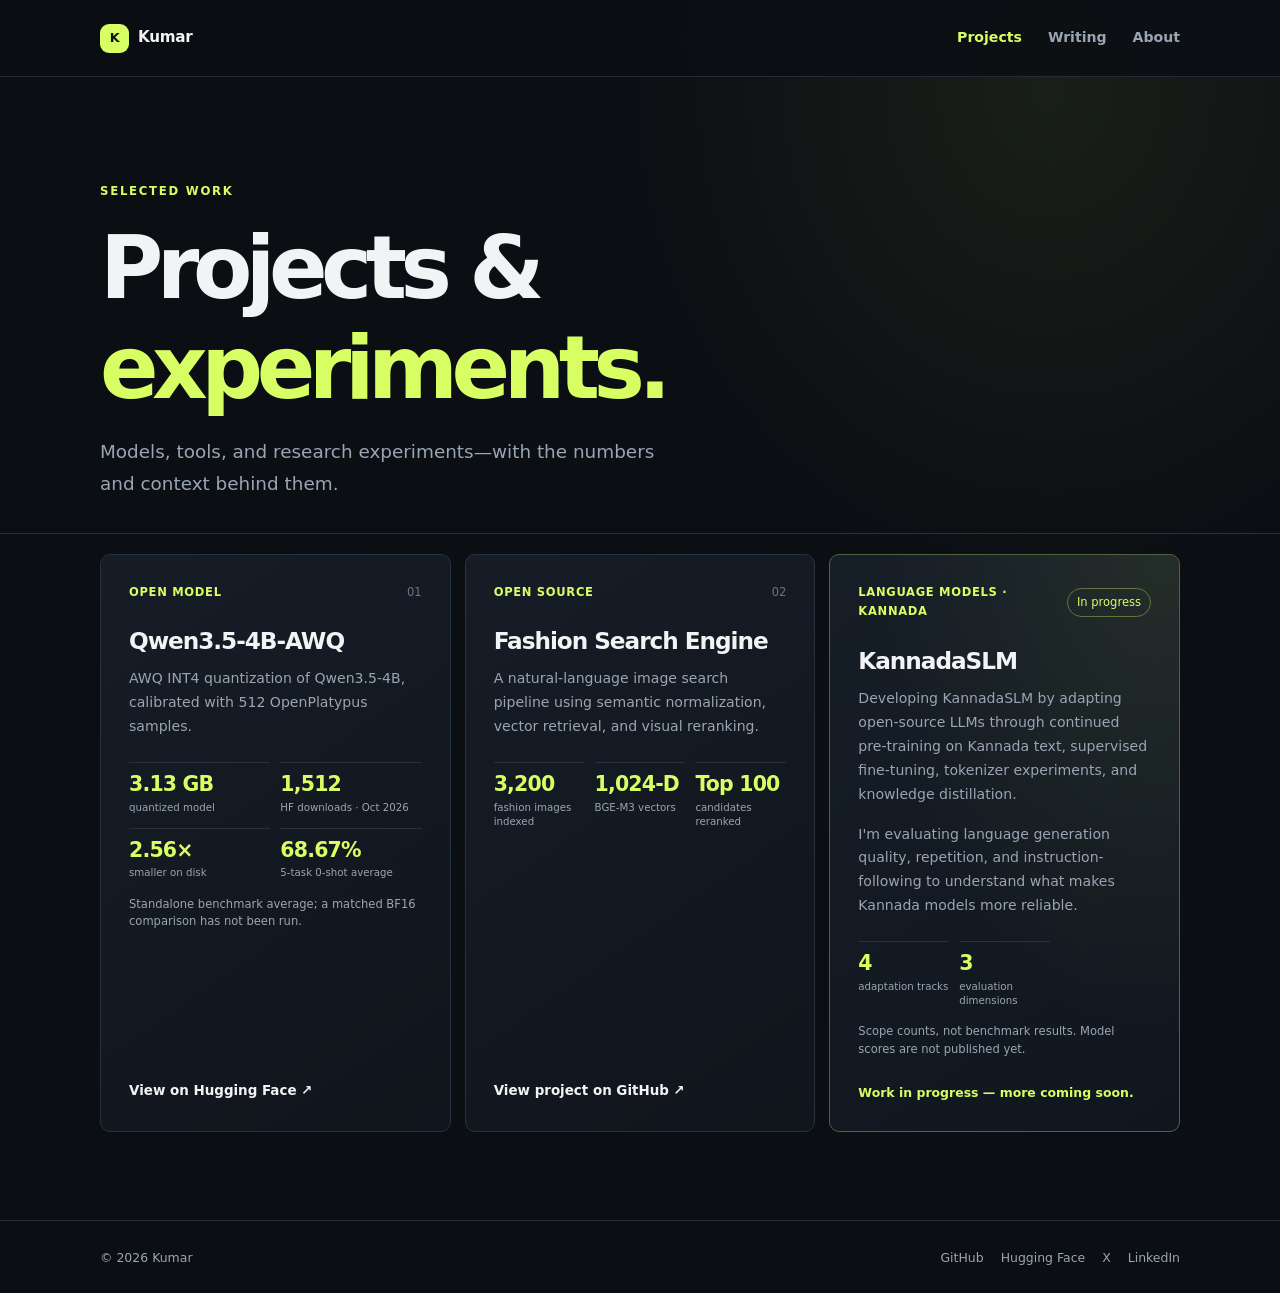
==== projects.html @ c5d8b1a0 "profile" ====
<!DOCTYPE html>
<html lang="en">
  <head>
    <meta charset="UTF-8" />
    <meta name="viewport" content="width=device-width, initial-scale=1.0" />
    <meta
      name="description"
      content="AI and open-source projects by Kumar, including Qwen3.5-4B-AWQ, Fashion Search Engine, and KannadaSLM."
    />
    <meta name="theme-color" content="#0b0e13" />
    <title>Projects — Kumar</title>
    <link rel="stylesheet" href="styles.css" />
    <script src="site.js" defer></script>
  </head>
  <body>
    <header class="site-header">
      <div class="container nav">
        <a class="brand" href="index.html">
          <span class="brand-mark" aria-hidden="true">K</span>
          <span class="brand-name">Kumar</span>
        </a>
        <nav class="nav-links" aria-label="Main navigation">
          <a href="projects.html" aria-current="page">Projects</a>
          <a href="writing.html">Writing</a>
          <a href="about.html">About</a>
        </nav>
      </div>
    </header>

    <main>
      <section class="page-hero">
        <div class="container">
          <p class="eyebrow">Selected work</p>
          <h1>Projects & <span>experiments.</span></h1>
          <p class="intro">Models, tools, and research experiments—with the numbers and context behind them.</p>
        </div>
      </section>

      <section class="projects projects-page">
        <div class="container">
          <div class="project-grid">
            <article class="project-card">
              <div class="project-topline">
                <span class="project-type">Open model</span>
                <span class="project-number">01</span>
              </div>
              <h2>Qwen3.5-4B-AWQ</h2>
              <p>AWQ INT4 quantization of Qwen3.5-4B, calibrated with 512 OpenPlatypus samples.</p>
              <dl class="project-stats project-stats-2x2">
                <div class="project-stat">
                  <dt>quantized model</dt>
                  <dd>3.13 GB</dd>
                </div>
                <div class="project-stat">
                  <dt>HF downloads · Oct 2026</dt>
                  <dd>1,512</dd>
                </div>
                <div class="project-stat">
                  <dt>smaller on disk</dt>
                  <dd>2.56×</dd>
                </div>
                <div class="project-stat">
                  <dt>5-task 0-shot average</dt>
                  <dd>68.67%</dd>
                </div>
              </dl>
              <p class="project-caveat">Standalone benchmark average; a matched BF16 comparison has not been run.</p>
              <a
                class="text-link"
                href="https://huggingface.co/kumar2235/Qwen3.5-4B-AWQ"
                target="_blank"
                rel="noopener noreferrer"
                >View on Hugging Face ↗</a
              >
            </article>

            <article class="project-card">
              <div class="project-topline">
                <span class="project-type">Open source</span>
                <span class="project-number">02</span>
              </div>
              <h2>Fashion Search Engine</h2>
              <p>
                A natural-language image search pipeline using semantic normalization, vector retrieval, and visual reranking.
              </p>
              <dl class="project-stats">
                <div class="project-stat">
                  <dt>fashion images indexed</dt>
                  <dd>3,200</dd>
                </div>
                <div class="project-stat">
                  <dt>BGE-M3 vectors</dt>
                  <dd>1,024-D</dd>
                </div>
                <div class="project-stat">
                  <dt>candidates reranked</dt>
                  <dd>Top 100</dd>
                </div>
              </dl>
              <a
                class="text-link"
                href="https://github.com/Imkumar80/Fashion_search_engine"
                target="_blank"
                rel="noopener noreferrer"
                >View project on GitHub ↗</a
              >
            </article>

            <article class="project-card project-card-featured" id="kannadaslm">
              <div class="project-topline">
                <span class="project-type">Language models · Kannada</span>
                <span class="project-status">In progress</span>
              </div>
              <h2>KannadaSLM</h2>
              <p>
                Developing KannadaSLM by adapting open-source LLMs through continued pre-training on Kannada text,
                supervised fine-tuning, tokenizer experiments, and knowledge distillation.
              </p>
              <p>
                I'm evaluating language generation quality, repetition, and instruction-following to understand what
                makes Kannada models more reliable.
              </p>
              <dl class="project-stats">
                <div class="project-stat">
                  <dt>adaptation tracks</dt>
                  <dd>4</dd>
                </div>
                <div class="project-stat">
                  <dt>evaluation dimensions</dt>
                  <dd>3</dd>
                </div>
              </dl>
              <p class="project-caveat">Scope counts, not benchmark results. Model scores are not published yet.</p>
              <span class="project-note">Work in progress — more coming soon.</span>
            </article>
          </div>
        </div>
      </section>
    </main>

    <footer class="site-footer">
      <div class="container">
        <p>© <span class="current-year"></span> Kumar</p>
        <nav class="social-links" aria-label="Social profiles">
          <a href="https://github.com/Imkumar80" target="_blank" rel="noopener noreferrer">GitHub</a>
          <a href="https://huggingface.co/kumar2235" target="_blank" rel="noopener noreferrer">Hugging Face</a>
          <a href="https://x.com/KumarShet192579" target="_blank" rel="noopener noreferrer">X</a>
          <a href="https://www.linkedin.com/in/kumar-r-shet-4712552a1/" target="_blank" rel="noopener noreferrer">LinkedIn</a>
        </nav>
      </div>
    </footer>
  </body>
</html>
---- styles.css ----
:root {
  color-scheme: dark;
  --bg: #0b0e13;
  --surface: #11161e;
  --surface-raised: #171e28;
  --text: #f1f3f5;
  --muted: #9aa5b4;
  --accent: #d7ff64;
  --accent-ink: #101407;
  --border: #28313e;
  --content-width: 1080px;
}

* {
  box-sizing: border-box;
}

html {
  scroll-behavior: smooth;
}

body {
  margin: 0;
  background:
    radial-gradient(ellipse at 82% 7%, rgba(215, 255, 100, 0.07), transparent 28rem),
    var(--bg);
  color: var(--text);
  font-family: Inter, ui-sans-serif, system-ui, -apple-system, BlinkMacSystemFont, "Segoe UI", sans-serif;
  line-height: 1.7;
}

a {
  color: inherit;
}

button,
input {
  font: inherit;
}

.container {
  width: min(var(--content-width), calc(100% - 40px));
  margin: 0 auto;
}

.site-header {
  position: sticky;
  top: 0;
  z-index: 5;
  border-bottom: 1px solid rgba(40, 49, 62, 0.85);
  background: rgba(11, 14, 19, 0.86);
  backdrop-filter: blur(16px);
}

.nav {
  display: flex;
  min-height: 76px;
  align-items: center;
  justify-content: space-between;
  gap: 24px;
}

.brand {
  display: flex;
  align-items: center;
  gap: 9px;
  color: var(--text);
  font-size: 0.95rem;
  font-weight: 750;
  letter-spacing: -0.02em;
  text-decoration: none;
  white-space: nowrap;
}

.brand-mark {
  display: inline-grid;
  width: 29px;
  height: 29px;
  place-items: center;
  border-radius: 9px;
  background: var(--accent);
  color: var(--accent-ink);
  font-size: 0.8rem;
}

.brand-name {
  white-space: nowrap;
}

.nav-links {
  display: flex;
  align-items: center;
  gap: 26px;
  flex-shrink: 0;
}

.nav-links a {
  color: var(--muted);
  font-size: 0.88rem;
  font-weight: 600;
  text-decoration: none;
}

.nav-links a:hover,
.nav-links a[aria-current="page"],
.text-link:hover {
  color: var(--accent);
}

.hero {
  padding: clamp(74px, 12vw, 144px) 0 76px;
}

.home-hero {
  display: flex;
  min-height: min(690px, calc(100vh - 76px));
  align-items: center;
}

.hero-inner {
  display: grid;
  grid-template-columns: minmax(0, 1.45fr) minmax(260px, 0.55fr);
  align-items: end;
  gap: 60px;
}

.eyebrow,
.section-kicker {
  margin: 0 0 16px;
  color: var(--accent);
  font-size: 0.73rem;
  font-weight: 750;
  letter-spacing: 0.15em;
  text-transform: uppercase;
}

h1,
h2,
h3,
p {
  margin-top: 0;
}

h1,
h2,
h3 {
  line-height: 1.16;
}

.hero h1 {
  max-width: 760px;
  margin-bottom: 22px;
  font-size: clamp(2.8rem, 7vw, 6.15rem);
  font-weight: 680;
  letter-spacing: -0.075em;
}

.hero h1 span {
  color: var(--accent);
}

.intro {
  max-width: 570px;
  margin-bottom: 30px;
  color: var(--muted);
  font-size: clamp(1rem, 2vw, 1.15rem);
}

.hero-actions {
  display: flex;
  flex-wrap: wrap;
  gap: 12px;
}

.button {
  display: inline-flex;
  min-height: 45px;
  align-items: center;
  justify-content: center;
  padding: 10px 17px;
  border: 1px solid var(--border);
  border-radius: 7px;
  font-size: 0.87rem;
  font-weight: 700;
  text-decoration: none;
  transition: background 160ms ease, color 160ms ease, border-color 160ms ease;
}

.button.primary {
  border-color: var(--accent);
  background: var(--accent);
  color: var(--accent-ink);
}

.button.primary:hover {
  border-color: #e5ff9a;
  background: #e5ff9a;
}

.button.secondary:hover {
  border-color: var(--muted);
  color: var(--text);
}

.hero-note {
  padding: 20px 0 5px 22px;
  border-left: 1px solid var(--border);
}

.hero-note .note-label {
  display: block;
  margin-bottom: 9px;
  color: var(--muted);
  font-size: 0.73rem;
  letter-spacing: 0.1em;
  text-transform: uppercase;
}

.hero-note strong {
  display: block;
  margin-bottom: 8px;
  font-size: 1.08rem;
}

.hero-note a {
  color: var(--accent);
  text-decoration: none;
}

.hero-note .text-link {
  display: inline-block;
  margin-top: 15px;
}

.hero-note p {
  margin: 0;
  color: var(--muted);
  font-size: 0.88rem;
}

.page-hero {
  padding: clamp(62px, 9vw, 105px) 0 34px;
}

.page-hero h1 {
  max-width: 850px;
  margin: 0 0 18px;
  font-size: clamp(2.8rem, 7vw, 5.4rem);
  font-weight: 680;
  letter-spacing: -0.075em;
}

.page-hero h1 span {
  color: var(--accent);
}

.page-hero .intro {
  margin-bottom: 0;
}

.home-pages {
  padding: 24px 0 96px;
  border-top: 1px solid var(--border);
  background: rgba(17, 22, 30, 0.56);
}

.home-pages > .container > .section-kicker {
  margin: 0 0 18px;
}

.home-page-grid {
  display: grid;
  grid-template-columns: repeat(3, minmax(0, 1fr));
  gap: 14px;
}

.home-page-card {
  display: flex;
  min-height: 250px;
  flex-direction: column;
  padding: clamp(20px, 3vw, 29px);
  border: 1px solid var(--border);
  border-radius: 10px;
  background: linear-gradient(145deg, rgba(23, 30, 40, 0.92), rgba(17, 22, 30, 0.92));
  text-decoration: none;
  transition: border-color 180ms ease, transform 180ms ease;
}

.home-page-card:hover {
  transform: translateY(-3px);
  border-color: #536044;
}

.home-page-index {
  margin-bottom: 28px;
  color: var(--accent);
  font-size: 0.7rem;
  font-weight: 700;
  letter-spacing: 0.09em;
}

.home-page-card h2 {
  margin: 0 0 10px;
  font-size: 1.65rem;
  letter-spacing: -0.05em;
}

.home-page-card p {
  margin-bottom: 20px;
  color: var(--muted);
  font-size: 0.88rem;
}

.home-page-card .text-link {
  margin-top: auto;
}

.projects {
  padding: 68px 0 88px;
  border-top: 1px solid var(--border);
}

.project-grid {
  display: grid;
  grid-template-columns: repeat(3, minmax(0, 1fr));
  gap: 14px;
}

.project-card {
  display: flex;
  min-height: 290px;
  flex-direction: column;
  padding: clamp(20px, 3vw, 28px);
  border: 1px solid var(--border);
  border-radius: 10px;
  background: linear-gradient(145deg, rgba(23, 30, 40, 0.92), rgba(17, 22, 30, 0.92));
}

.project-card-featured {
  border-color: #536044;
  background:
    radial-gradient(ellipse at 95% 0%, rgba(215, 255, 100, 0.08), transparent 60%),
    linear-gradient(145deg, rgba(23, 30, 40, 0.96), rgba(17, 22, 30, 0.96));
}

.project-topline {
  display: flex;
  align-items: center;
  justify-content: space-between;
  gap: 12px;
  margin-bottom: 26px;
  color: var(--muted);
  font-size: 0.72rem;
}

.project-type {
  color: var(--accent);
  font-weight: 700;
  letter-spacing: 0.06em;
  text-transform: uppercase;
}

.project-number {
  color: #697484;
  font-variant-numeric: tabular-nums;
}

.project-status {
  padding: 4px 9px;
  border: 1px solid rgba(215, 255, 100, 0.35);
  border-radius: 999px;
  color: var(--accent);
  white-space: nowrap;
}

.project-card h2,
.project-card h3 {
  margin-top: 0;
  margin-bottom: 12px;
  font-size: 1.45rem;
  letter-spacing: -0.045em;
}

.projects-page {
  padding-top: 20px;
}

.project-card p {
  margin-bottom: 16px;
  color: var(--muted);
  font-size: 0.88rem;
}

.project-stats {
  display: grid;
  grid-template-columns: repeat(3, minmax(0, 1fr));
  gap: 10px;
  margin: 7px 0 13px;
}

.project-stats-2x2 {
  grid-template-columns: repeat(2, minmax(0, 1fr));
}

.project-stat {
  display: flex;
  min-width: 0;
  flex-direction: column;
  padding-top: 9px;
  border-top: 1px solid var(--border);
}

.project-stat dt {
  order: 1;
  margin-bottom: 3px;
  color: var(--muted);
  font-size: 0.64rem;
  line-height: 1.35;
}

.project-stat dd {
  order: 0;
  margin: 0;
  margin-bottom: 3px;
  color: var(--accent);
  font-size: clamp(0.92rem, 1.8vw, 1.28rem);
  font-weight: 750;
  letter-spacing: -0.04em;
  line-height: 1.25;
}

.project-caveat {
  margin: 0 0 12px !important;
  font-size: 0.72rem !important;
  line-height: 1.5;
}

.project-card .text-link {
  margin-top: auto;
  padding-top: 12px;
}

.project-note {
  margin-top: auto;
  padding-top: 12px;
  color: var(--accent);
  font-size: 0.78rem;
  font-weight: 650;
}

.project-disclaimer {
  margin: 18px 0 0;
  color: var(--muted);
  font-size: 0.72rem;
}

.posts {
  padding: 68px 0 92px;
  border-top: 1px solid var(--border);
  background: rgba(17, 22, 30, 0.56);
}

.section-header {
  display: flex;
  align-items: end;
  justify-content: space-between;
  gap: 24px;
  margin-bottom: 27px;
}

.section-header h2,
.about-inner h2 {
  margin: 0;
  font-size: clamp(2rem, 4vw, 3rem);
  letter-spacing: -0.06em;
}

.post-count {
  color: var(--muted);
  font-size: 0.83rem;
}

.post-tools {
  display: grid;
  grid-template-columns: minmax(220px, 0.55fr) 1fr;
  gap: 22px;
  align-items: start;
  margin-bottom: 24px;
}

.search-input {
  width: 100%;
  min-height: 45px;
  padding: 10px 13px;
  border: 1px solid var(--border);
  border-radius: 7px;
  outline: none;
  background: var(--surface);
  color: var(--text);
}

.search-input::placeholder {
  color: #778292;
}

.search-input:focus {
  border-color: var(--accent);
}

.filter-list,
.tag-list {
  display: flex;
  flex-wrap: wrap;
  gap: 8px;
}

.filter-button,
.tag {
  display: inline-flex;
  min-height: 34px;
  align-items: center;
  padding: 5px 11px;
  border: 1px solid var(--border);
  border-radius: 999px;
  background: transparent;
  color: var(--muted);
  font-size: 0.75rem;
  font-weight: 650;
}

.filter-button {
  cursor: pointer;
}

.filter-button:hover,
.filter-button[aria-pressed="true"] {
  border-color: var(--accent);
  background: rgba(215, 255, 100, 0.1);
  color: var(--accent);
}

.tag {
  min-height: 27px;
  padding: 3px 9px;
  border-color: #313b49;
  font-size: 0.68rem;
}

.post-grid {
  display: grid;
  grid-template-columns: repeat(2, minmax(0, 1fr));
  gap: 14px;
}

.post-card {
  display: flex;
  min-height: 250px;
  flex-direction: column;
  padding: clamp(20px, 3vw, 29px);
  border: 1px solid var(--border);
  border-radius: 10px;
  background: linear-gradient(145deg, rgba(23, 30, 40, 0.92), rgba(17, 22, 30, 0.92));
  transition: border-color 180ms ease, transform 180ms ease;
}

.post-card:hover {
  transform: translateY(-3px);
  border-color: #536044;
}

.post-topline {
  display: flex;
  justify-content: space-between;
  gap: 16px;
  margin-bottom: 21px;
  color: var(--muted);
  font-size: 0.74rem;
}

.post-category {
  color: var(--accent);
  font-weight: 700;
}

.post-card h3 {
  margin-bottom: 11px;
  font-size: 1.5rem;
  letter-spacing: -0.045em;
}

.post-card p {
  margin-bottom: 20px;
  color: var(--muted);
  font-size: 0.9rem;
}

.post-card .tag-list {
  margin-top: auto;
  margin-bottom: 20px;
}

.text-link {
  width: fit-content;
  color: var(--text);
  font-size: 0.84rem;
  font-weight: 700;
  text-decoration: none;
}

.empty-state {
  grid-column: 1 / -1;
  padding: 36px;
  border: 1px dashed var(--border);
  border-radius: 10px;
  color: var(--muted);
  text-align: center;
}

.about {
  padding: 78px 0 90px;
}

.about-inner {
  display: grid;
  grid-template-columns: 0.85fr 1.15fr;
  gap: 55px;
  align-items: start;
}

.about-content {
  display: grid;
  grid-template-columns: minmax(120px, 180px) minmax(0, 1fr);
  align-items: start;
  gap: 25px;
}

.profile-photo {
  display: block;
  width: 100%;
  height: auto;
  max-height: 320px;
  border: 1px solid var(--border);
  border-radius: 10px;
  background: var(--surface-raised);
  object-fit: contain;
}

.about-inner > p,
.about-copy {
  max-width: 550px;
  color: var(--muted);
}

.about-copy p {
  margin: 0 0 1rem;
}

.about-copy p:last-child {
  margin-bottom: 0;
}

.site-footer {
  border-top: 1px solid var(--border);
}

.site-footer .container {
  display: flex;
  min-height: 72px;
  align-items: center;
  justify-content: space-between;
  gap: 20px;
  color: var(--muted);
  font-size: 0.78rem;
}

.site-footer p {
  margin: 0;
}

.social-links {
  display: flex;
  flex-wrap: wrap;
  gap: 17px;
}

.social-links a {
  color: var(--muted);
  text-decoration: none;
}

.social-links a:hover {
  color: var(--accent);
}

.article-shell {
  padding: clamp(45px, 8vw, 90px) 0;
}

.article-card {
  max-width: 800px;
  margin: 0 auto;
}

.article-card h1 {
  margin-bottom: 17px;
  font-size: clamp(2.6rem, 7vw, 5rem);
  letter-spacing: -0.07em;
}

.article-meta {
  margin-bottom: 23px;
  color: var(--muted);
  font-size: 0.88rem;
}

.article-tags {
  margin-bottom: 38px;
}

.article-body {
  font-size: 1.04rem;
}

.article-body p,
.article-body ul,
.article-body ol {
  margin-bottom: 1.35rem;
  color: #d0d5dc;
}

.article-body h2 {
  margin: 2.5rem 0 1rem;
  font-size: 1.65rem;
  letter-spacing: -0.04em;
}

.article-body a {
  color: var(--accent);
}

.back-link {
  margin-top: 27px;
}

.status-message {
  grid-column: 1 / -1;
  color: var(--muted);
}

:focus-visible {
  outline: 2px solid var(--accent);
  outline-offset: 3px;
}

@media (max-width: 760px) {
  .hero-inner,
  .about-inner,
  .post-tools {
    grid-template-columns: 1fr;
  }

  .hero-inner {
    gap: 36px;
  }

  .home-hero {
    min-height: 0;
  }

  .hero-note {
    max-width: 460px;
  }

  .post-grid {
    grid-template-columns: 1fr;
  }

  .project-grid {
    grid-template-columns: repeat(2, minmax(0, 1fr));
  }

  .home-page-grid {
    grid-template-columns: repeat(2, minmax(0, 1fr));
  }

  .home-page-card:last-child,
  .project-card-featured {
    grid-column: 1 / -1;
  }

  .section-header {
    align-items: start;
    flex-direction: column;
    gap: 10px;
  }

  .about-inner {
    gap: 20px;
  }

  .about-content {
    grid-template-columns: minmax(105px, 145px) minmax(0, 1fr);
    gap: 18px;
  }
}

@media (max-width: 480px) {
  .container {
    width: min(var(--content-width), calc(100% - 28px));
  }

  .nav {
    min-height: 66px;
  }

  .nav-links {
    gap: 14px;
  }

  .nav-links a {
    font-size: 0.79rem;
  }

  .site-footer .container {
    align-items: start;
    flex-direction: column;
    justify-content: center;
  }

  .about-content {
    grid-template-columns: 1fr;
  }

  .project-grid {
    grid-template-columns: 1fr;
  }

  .home-page-grid {
    grid-template-columns: 1fr;
  }

  .home-page-card:last-child,
  .project-card-featured {
    grid-column: auto;
  }

  .profile-photo {
    width: min(190px, 65%);
  }
}

@media (prefers-reduced-motion: reduce) {
  *,
  *::before,
  *::after {
    scroll-behavior: auto !important;
    transition-duration: 0.01ms !important;
  }
}
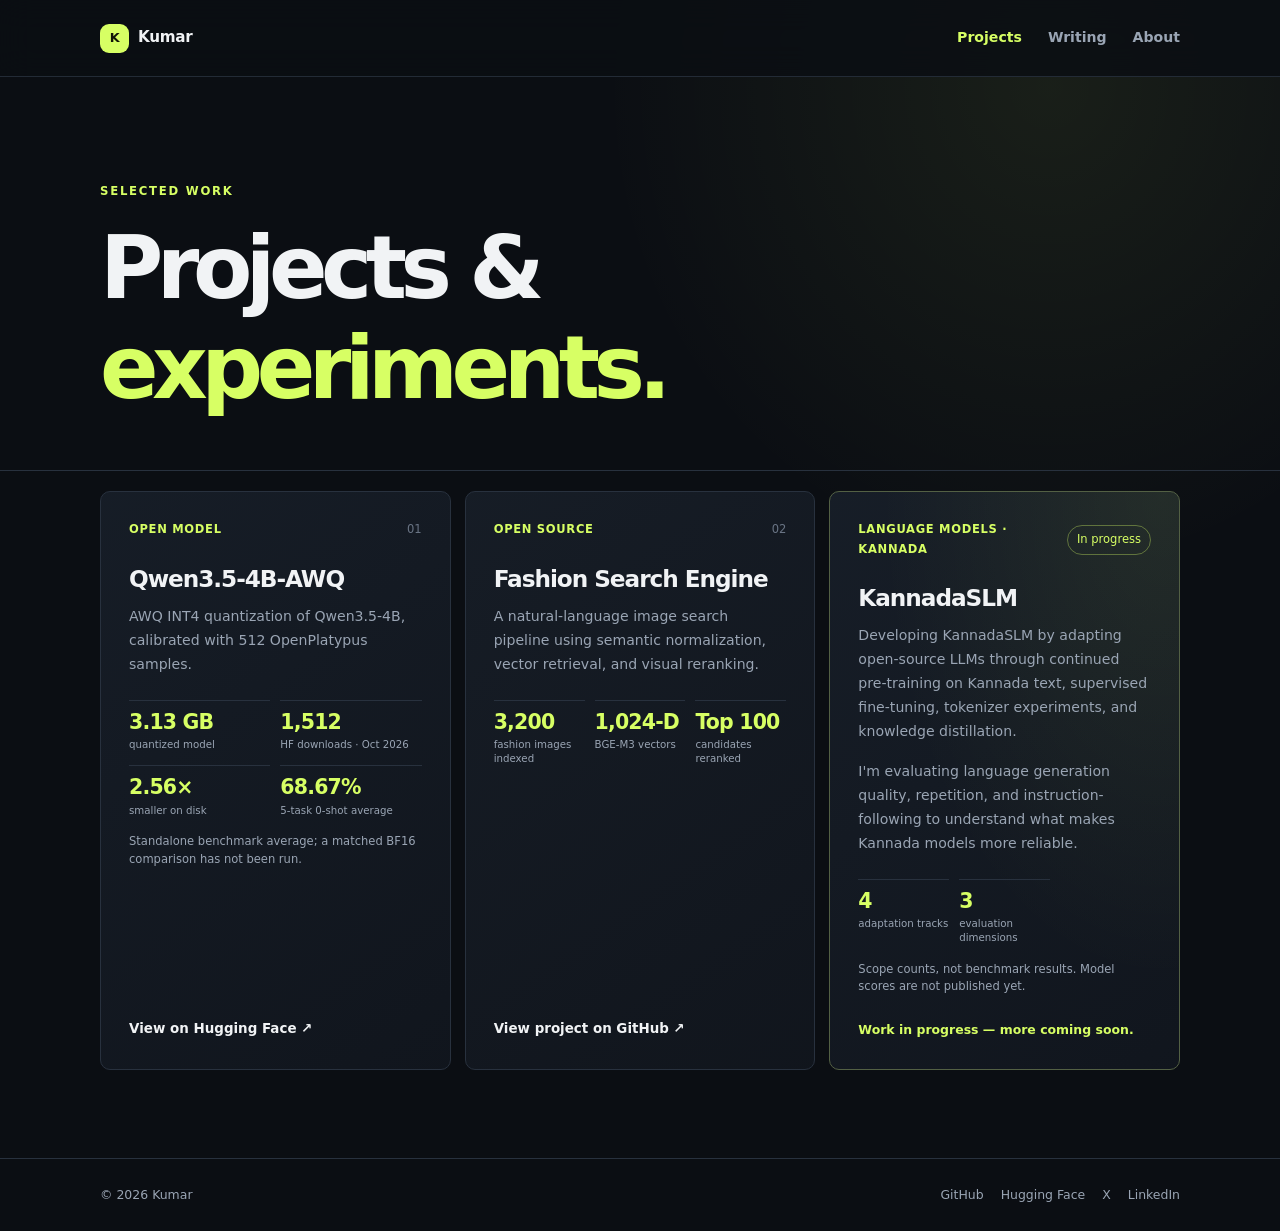
==== commit 77909a34: "Remove projects page subtitle Co-authored-by: Copilot <223556219+Copilot@users.noreply.github.com>" ====
--- a/projects.html
+++ b/projects.html
@@ -32,7 +32,6 @@
         <div class="container">
           <p class="eyebrow">Selected work</p>
           <h1>Projects & <span>experiments.</span></h1>
-          <p class="intro">Models, tools, and research experiments—with the numbers and context behind them.</p>
         </div>
       </section>
 
